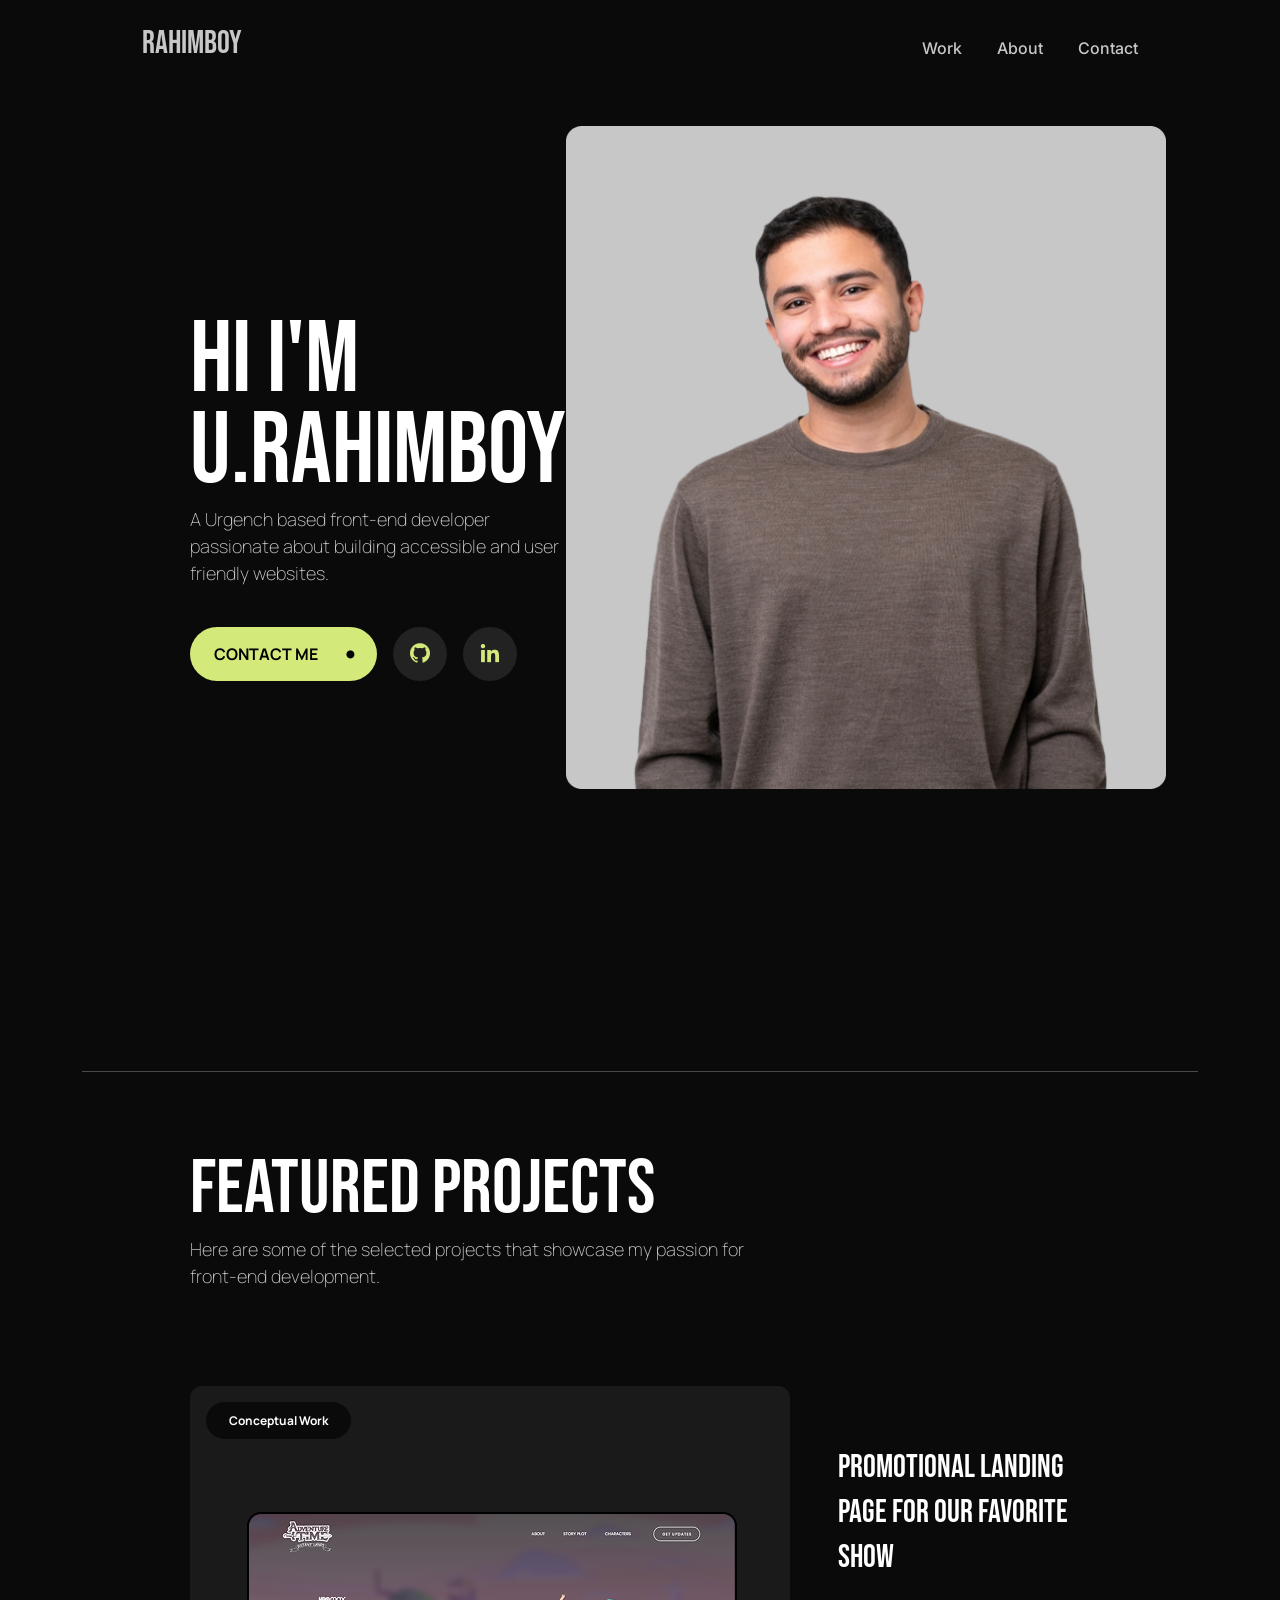
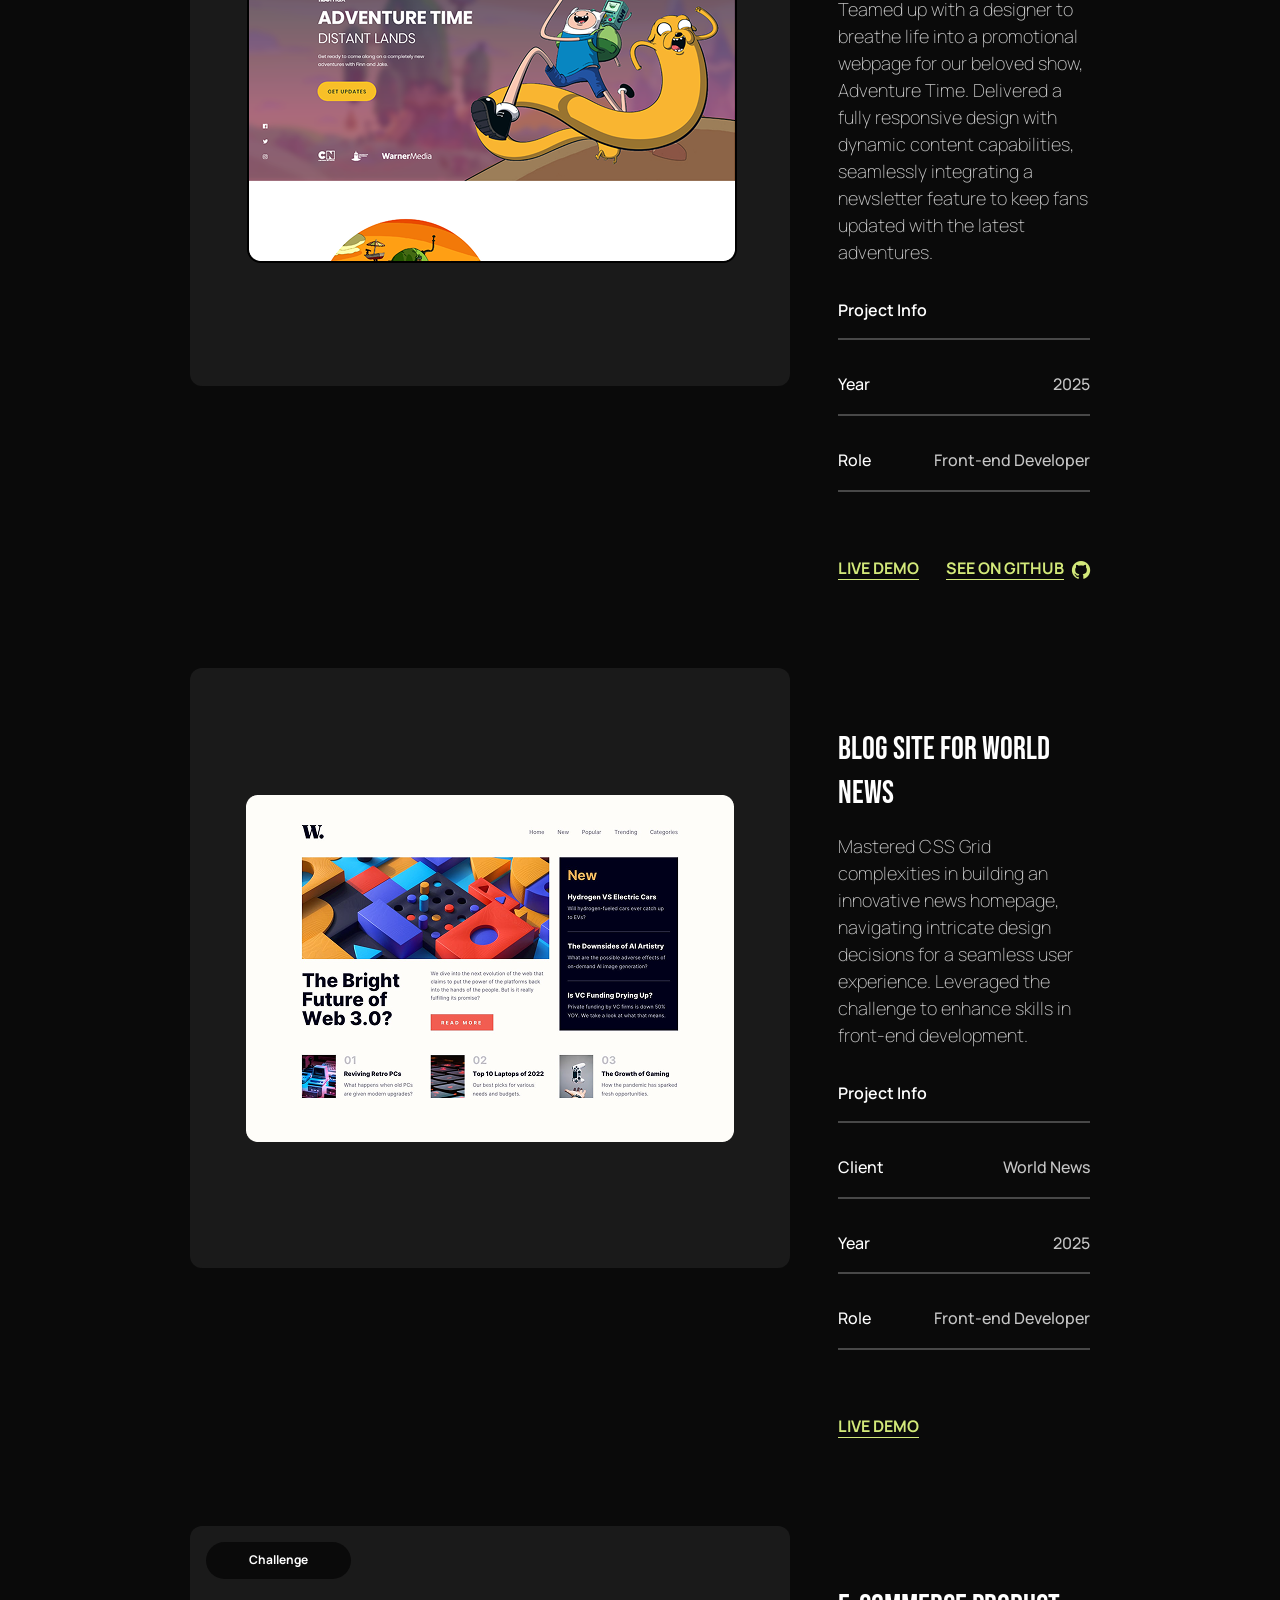
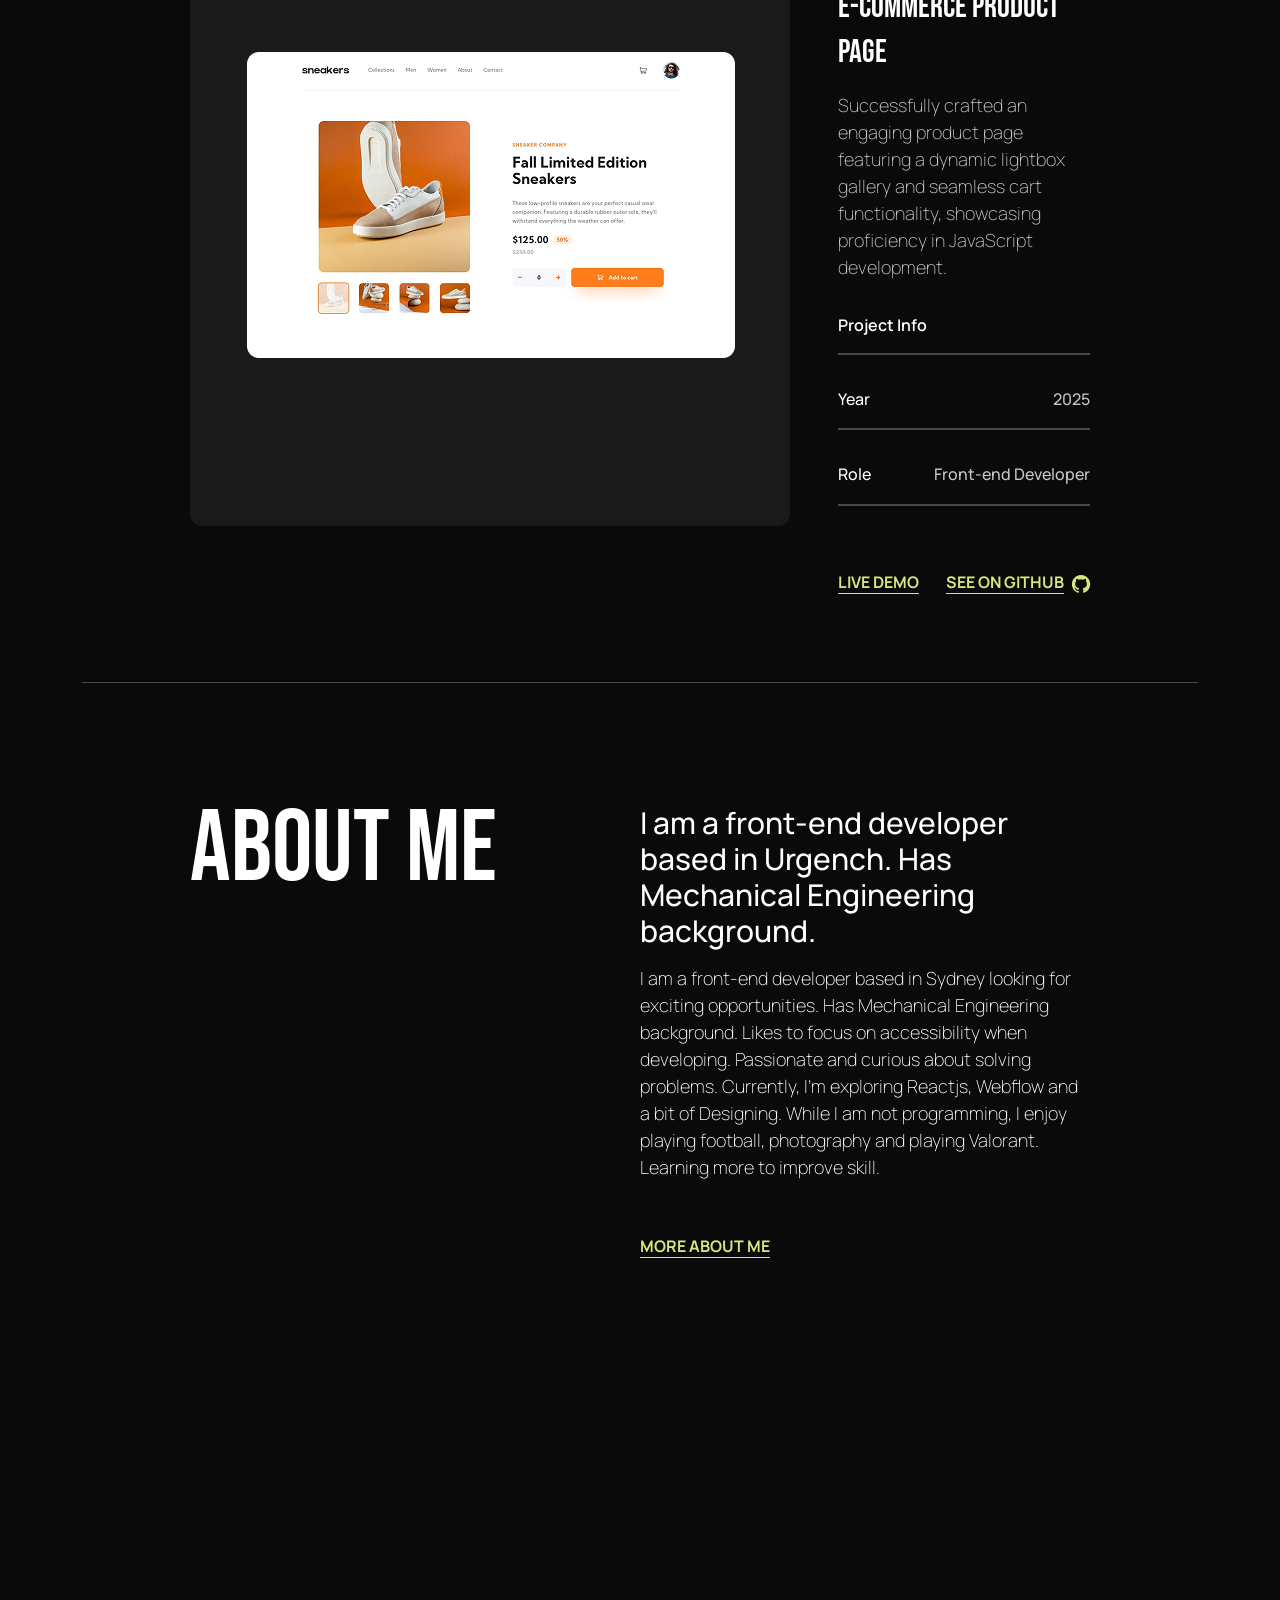
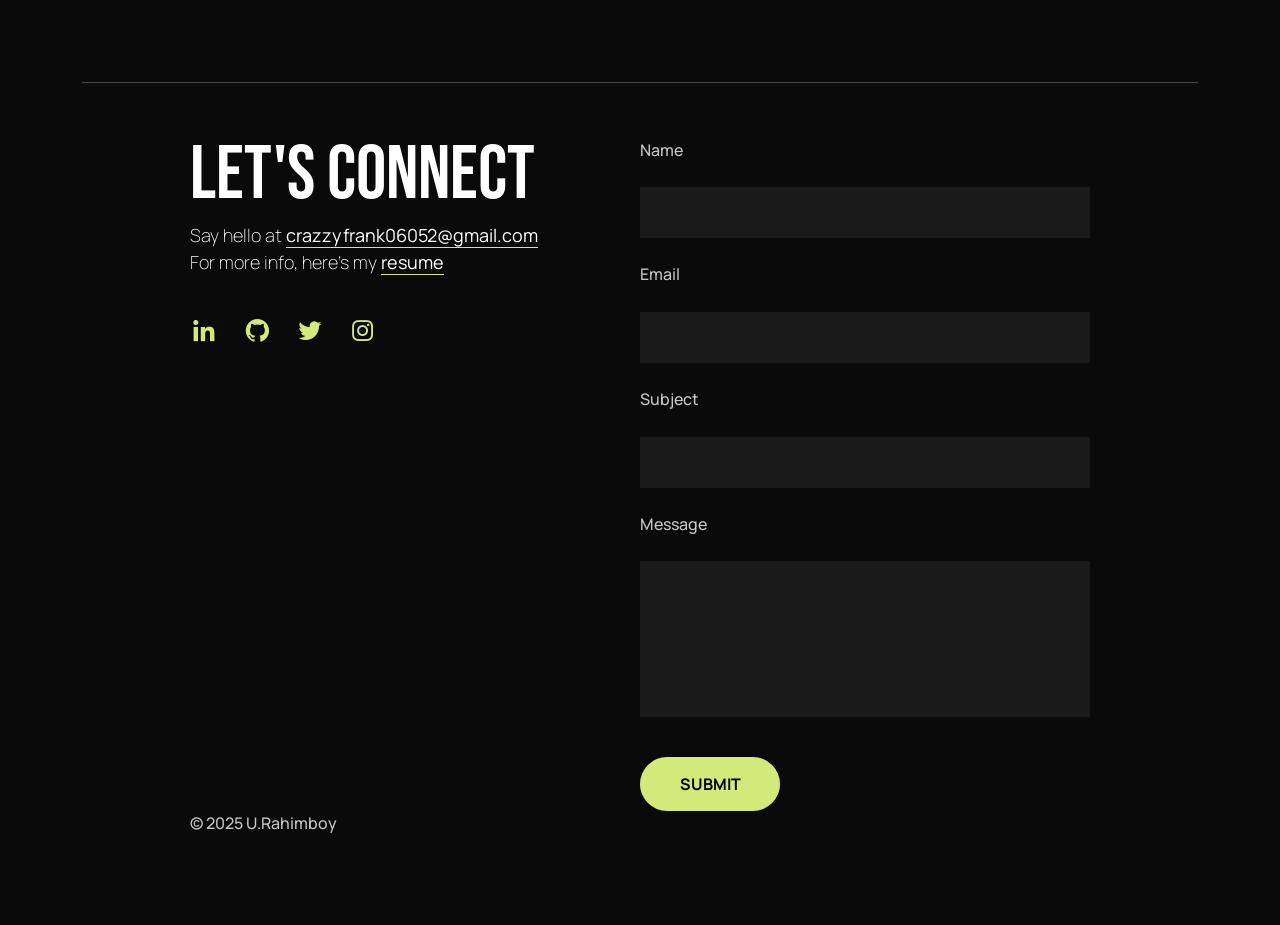
==== index.html @ 6edfa581 "page" ====
<!DOCTYPE html>
<html lang="en">

<head>
    <meta charset="UTF-8">
    <meta name="viewport" content="width=device-width, initial-scale=1.0">
    <link href='https://unpkg.com/boxicons@2.1.4/css/boxicons.min.css' rel='stylesheet'>
    <link href="https://cdn.jsdelivr.net/npm/bootstrap@5.3.3/dist/css/bootstrap.min.css" rel="stylesheet"
        integrity="sha384-QWTKZyjpPEjISv5WaRU9OFeRpok6YctnYmDr5pNlyT2bRjXh0JMhjY6hW+ALEwIH" crossorigin="anonymous">
    <link rel="stylesheet" href="style.css">
    <title>Document</title>
</head>

<body>
    <div class="container">
        <nav>
            <h1>RAHIMBOY</h1>
            <div class="navdiv">
                <a href="#" class="nav-p">Work</a>
                <a href="about.html" class="nav-p">About</a>
                <a href="#" class="nav-p">Contact</a>
            </div>
        </nav>
        <div class="main">
            <div class="main-items">
                <h1>HI I'M U.RAHIMBOY</h1>
                <p>A Urgench based front-end developer passionate about building accessible and user friendly websites.
                </p>
                <div class="main-btn">
                    <button class="main-btn1">CONTACT ME <span class="main-btn1-span">•</span></button>
                    <button class="main-btn2"><i class='bx bxl-github'></i></button>
                    <button class="main-btn2"><i class='bx bxl-linkedin'></i></button>
                </div>
            </div>
            <img src="/img/man.png">
        </div>
        <div class="center">
            <h1>Featured PROJECTS</h1>
            <p>Here are some of the selected projects that showcase my passion for <br> front-end development.</p>
            <div class="centerbox">
                <div class="bigbox1">
                    <div class="box1">
                        <div class="boxbtn1">Conceptual Work</div>
                        <img src="/img/work.png" alt="">
                    </div>
                    <div class="box11">
                        <h1>Promotional landing page for our favorite show</h1>
                        <p>Teamed up with a designer to breathe life into a promotional webpage for our beloved show,
                            Adventure Time. Delivered a fully responsive design with dynamic content capabilities,
                            seamlessly integrating a newsletter feature to keep fans updated with the latest adventures.
                        </p>
                        <h2>Project Info</h2>
                        <hr>
                        <h3>Year</h3>
                        <h4>2025</h4>
                        <hr>
                        <h3>Role</h3>
                        <h4>Front-end Developer</h4>
                        <hr>
                        <h1 class="gith1">LIVE DEMO</h1>
                        <h1 class="gith2">SEE ON GITHUB <span><i class='bx bxl-github'></i></span></h1>
                    </div>
                </div>

                <!-- ---------------- -->

                <div class="bigbox1">
                    <div class="box2">
                        <img src="/img/work2.png" alt="">
                    </div>
                    <div class="box11">
                        <h1>Blog site for World News</h1>
                        <p>Mastered CSS Grid complexities in building an innovative news homepage, navigating intricate
                            design decisions for a seamless user experience. Leveraged the challenge to enhance skills
                            in front-end development.
                        </p>
                        <h2>Project Info</h2>
                        <hr>
                        <h3>Client</h3>
                        <h4>World News</h4>
                        <hr>
                        <h3>Year</h3>
                        <h4>2025</h4>
                        <hr>
                        <h3>Role</h3>
                        <h4>Front-end Developer</h4>
                        <hr>
                        <h1 class="gith1">LIVE DEMO</h1>
                    </div>
                </div>

                <!-- ---------------- -->

                <div class="bigbox1">
                    <div class="box1">
                        <div class="boxbtn1">Challenge</div>
                        <img src="/img/work3.png" alt="">
                    </div>
                    <div class="box11">
                        <h1>E-commerce product page</h1>
                        <p>Successfully crafted an engaging product page featuring a dynamic lightbox gallery and
                            seamless cart functionality, showcasing proficiency in JavaScript development.
                        </p>
                        <h2>Project Info</h2>
                        <hr>
                        <h3>Year</h3>
                        <h4>2025</h4>
                        <hr>
                        <h3>Role</h3>
                        <h4 class="">Front-end Developer</h4>
                        <hr>
                        <h1 class="gith1">LIVE DEMO</h1>
                        <h1 class="gith2">SEE ON GITHUB <span><i class='bx bxl-github'></i></span></h1>
                    </div>
                </div>
            </div>
        </div>
        <div class="maincenter copymaincenter">
            <h1 class="maincenterh11">About Me</h1>
            <div class="mcdiv">
                <h2>I am a front-end developer based in Urgench. Has Mechanical Engineering background. </h2>
                <p class="mcdivp1">I am a front-end developer based in Sydney looking for exciting opportunities. Has
                    Mechanical
                    Engineering
                    background. Likes to focus on accessibility when developing. Passionate and curious about solving
                    problems. Currently, I'm exploring Reactjs, Webflow and a bit of Designing. While I am not
                    programming,
                    I enjoy playing football, photography and playing Valorant. Learning more to improve skill.</p>
                <p class="mcdivp2">I am a front-end developer based in Sydney looking for exciting opportunities. Has
                    Mechanical Engineering background. Likes to focus on accessibility when developing.</p>
                <h5 href="github.com/Rahimboy-252">MORE ABOUT ME</h5>
                <img src="/img/man2.png">
            </div>
        </div>
        <div class="last">
            <div class="lastbox1">
                <h1>Let's Connect</h1>
                <p>Say hello at <span>crazzyfrank06052@gmail.com</span> <br> For more info, here's my
                    <span>resume</span>
                </p>
                <i class='bx bxl-linkedin'></i>
                <i class='bx bxl-github'></i>
                <i class='bx bxl-twitter'></i>
                <i class='bx bxl-instagram'></i>
            </div>
            <div class="lastbox2">
                <p style="margin-top: 0px;">Name</p>
                <input type="text">
                <p>Email</p>
                <input type="email">
                <p>Subject</p>
                <input type="text">
                <p>Message</p>
                <input type="text" style="height: 156px;">
                <button>SUBMIT</button>
            </div>
            <h6 class="foot">© 2025 U.Rahimboy</h6>
        </div>
</body>

</html>
---- style.css ----
@import url('https://fonts.googleapis.com/css2?family=Bebas+Neue&display=swap');
@import url('https://fonts.googleapis.com/css2?family=Bebas+Neue&family=Inter:ital,opsz,wght@0,14..32,100..900;1,14..32,100..900&display=swap');
@import url('https://fonts.googleapis.com/css2?family=Bebas+Neue&family=Inter:ital,opsz,wght@0,14..32,100..900;1,14..32,100..900&family=Manrope:wght@200..800&display=swap');

* {
    margin: 0;
    padding: 0;
    box-sizing: border-box;
    font-family: "Manrope", serif;
    font-weight: 400;
}

body {
    background-color: #0a0a0a;
}

.container {
    width: 100%;
    margin: 0 auto;
}

nav {
    display: flex;
    width: 100%;
    height: 96px;
    justify-content: space-between;
    align-items: center;
}

nav h1 {
    border-bottom-width: 1px;
    justify-content: space-between;
    padding-top: 24px;
    padding-right: 60px;
    padding-bottom: 24px;
    padding-left: 60px;
    font-family: Bebas Neue;
    font-weight: 400;
    font-size: 32px;
    line-height: 48px;
    letter-spacing: -1%;
    color: #C7C7C7;
}

.nav-p {
    font-weight: 500;
    font-size: 16px;
    line-height: 24px;
    letter-spacing: -3%;
    text-decoration: none;
    font-family: Inter;
    color: #C7C7C7;
}

.navdiv {
    position: relative;
    word-spacing: 32px;
    padding: 32px 60px 32px 0;
}

.main h1 {
    font-family: Bebas Neue;
    font-weight: 400;
    font-size: 101px;
    line-height: 90.9px;
    letter-spacing: 0%;
    color: #fff;
}

.main-btn {
    display: flex;
    gap: 16px;
}

.main-btn1 {
    width: 187px;
    height: 54px;
    padding-top: 20px;
    display: flex;
    align-items: center;
    padding-right: 6px;
    padding-bottom: 20px;
    padding-left: 24px;
    border-radius: 100px;
    font-weight: 700;
    font-size: 16px;
    line-height: 16px;
    letter-spacing: 0%;
    background-color: #D3E97A;
    border: 0;
}

.main-btn2 {
    border-radius: 100px;
    width: 54px;
    font-size: 24px;
    background-color: #222222;
    border: 0;
    color: #D3E97A;
    display: flex;
    justify-content: center;
    align-items: center;
}

.main {
    padding: 30px 108px 282px 108px;
    border-bottom: 1px solid #484848;
    border-width: 1px;
    display: grid;
    grid-template-columns: 1fr 1fr;
}

.main img {
    display: inline-block;
    width: 600px;
    height: 663px;
}

.main p {
    font-weight: 100;
    font-size: 18px;
    line-height: 27px;
    letter-spacing: 0%;
    color: #fff;
    margin-top: 8px;
    margin-bottom: 40px;
}

.main-btn1-span {
    font-weight: 100;
    font-size: 40px;
    margin-top: -4px;
    margin-left: 20px;
    letter-spacing: 0%;
}

.main-items {
    margin-top: 190px;
    display: inline-block;
}

.main-items p {
    font-weight: 100;
    font-size: 18px;
    line-height: 27px;
    letter-spacing: 0%;
    color: #C7C7C7;
}

.center h1 {
    font-family: Bebas Neue;
    font-weight: 400;
    font-size: 76px;
    line-height: 76px;
    letter-spacing: 0%;
    color: #fff;
}

.center p {
    font-weight: 100 !important;
    font-size: 18px;
    line-height: 27px;
    letter-spacing: 0%;
    color: #C7C7C7;
}

.center {
    padding: 80px 108px 80px 108px;
    border-bottom: 1px solid #484848;
}

.boxbtn1 {
    width: 145px;
    height: 37px;
    font-weight: 700;
    border-radius: 100px;
    gap: 10px;
    background: #0A0A0A;
    color: #fff;
    font-size: 12px;
    display: flex;
    align-items: center;
    justify-content: center;
    margin-left: -41px;
}

.box1 {
    width: 600px;
    height: 600px;
    background: #1A1A1A;
    padding: 16px 57px 127px 57px;
    margin-top: 80px;
    border-radius: 12px;
}

.box1 img {
    margin: 73px 57px 0 0;
}

.box2 {
    width: 600px;
    height: 600px;
    background: #1A1A1A;
    padding: 127px 56px;
    margin-top: 80px;
    border-radius: 12px;
}

.box11 h1 {
    font-weight: 500;
    font-size: 32px;
    line-height: 44.8px;
    letter-spacing: 0%;
}

.box11 p {
    font-weight: 100 !important;
    font-size: 18px;
    line-height: 27px;
    letter-spacing: 0%;
    margin-top: 16px;
    color: #C7C7C7;
}

.box11 {
    float: right;
    margin: 140px 0 0 48px;
}

.bigbox1 {
    display: grid;
    grid-template-columns: 1fr 1fr;
}

.box11 h2 {
    font-weight: 600;
    font-size: 16px;
    line-height: 24px;
    letter-spacing: 0%;
    color: #fff;
    margin-top: 32px;
}

.box11 hr {
    margin-top: 16px;
    border: 1px solid #fff;
}

.box11 h3 {
    font-weight: 500;
    font-size: 16px;
    line-height: 25.6px;
    letter-spacing: 0%;
    color: #fff;
    margin: 16px 0 0 0;
    display: inline-block;
}

.box11 h4 {
    font-weight: 500;
    font-size: 16px;
    line-height: 25.6px;
    letter-spacing: 0%;
    color: #C7C7C7;
    margin: 16px 0 0 0;
    float: right;
}

.gith1 {
    font-family: Manrope !important;
    font-weight: 700 !important;
    font-size: 16px !important;
    line-height: 24px !important;
    letter-spacing: 0% !important;
    margin-top: 48px;
    color: #D3E97A !important;
    text-decoration: underline;
    text-underline-offset: 5px;
    display: inline-block;
}

.gith2 {
    font-family: Manrope !important;
    font-weight: 700 !important;
    font-size: 16px !important;
    line-height: 24px !important;
    letter-spacing: 0% !important;
    margin-top: 48px;
    color: #D3E97A !important;
    text-decoration: underline;
    text-underline-offset: 5px;
    display: inline-block;
    margin-left: 24px;
    position: relative;
}

.gith2 span {
    position: absolute;
    top: 3px;
    margin-left: 6px;
    font-size: 22px;
}

.maincenter {
    padding: 122px 108px 416px 108px;
    display: grid;
    grid-template-columns: 1fr 1fr;
    border-bottom: 1px solid #484848;
}

.maincenterh11 {
    font-family: Bebas Neue;
    font-weight: 400;
    font-size: 101px;
    line-height: 90.9px;
    letter-spacing: 0%;
    color: #fff;
}

.maincenterh12 {
    font-family: Bebas Neue;
    font-weight: 400;
    font-size: 101px;
    line-height: 90.9px;
    letter-spacing: 0%;
    color: #fff;
}

.mcdiv h2 {
    font-weight: 500;
    font-size: 30px !important;
    letter-spacing: 0%;
    color: #fff;
}

.mcdiv p {
    font-weight: 100 !important;
    font-size: 18px;
    line-height: 27px;
    letter-spacing: 0%;
    color: #fff;
    margin-top: 16px;
}

.mcdiv h5 {
    font-weight: 700;
    font-size: 16px;
    line-height: 24px;
    letter-spacing: 0%;
    color: #D3E97A;
    text-underline-offset: 5px;
    margin-top: 53px !important;
    text-decoration: underline;
}

.last {
    display: grid;
    grid-template-columns: 1fr 1fr;
    padding: 55px 108px 80px 108px;
}

.lastbox1 h1 {
    font-family: Bebas Neue;
    font-weight: 400;
    font-size: 76px;
    line-height: 76px;
    letter-spacing: 0%;
    color: #fff;
}

.lastbox1 p {
    font-weight: 100 !important;
    font-size: 18px;
    line-height: 27px;
    letter-spacing: 0%;
    color: #fff;
}

.lastbox1 p span {
    font-weight: 400;
    font-size: 18px;
    line-height: 27px;
    letter-spacing: 0%;
    text-decoration: underline;
    text-underline-offset: 5px;
    text-decoration-color: #D3E97A;
}

.lastbox1 i {
    font-size: 28px;
    color: #D3E97A;
    margin-right: 22px;
    margin-top: 25px;
}


.foot {
    font-weight: 500 !important;
    font-size: 16px;
    line-height: 25.6px;
    letter-spacing: 0%;
    color: #C7C7C7;
}

.lastbox2 p {
    font-weight: 500 !important;
    font-size: 16px;
    line-height: 25.6px;
    letter-spacing: 0%;
    color: #C7C7C7;
    margin-top: 24px;
}

.lastbox2 input {
    width: 100%;
    height: 51px;
    border: 0;
    background-color: #1A1A1A;
    margin-top: 8px;
}

.lastbox2 button {
    width: 140px;
    height: 54px;
    margin-top: 40px;
    background-color: #D3E97A;
    border: 0;
    border-radius: 100px;
    font-weight: 700;
    font-size: 16px;
    line-height: 24px;
    letter-spacing: 0%;
}

.mcdivp2 {
    display: none;
    font-family: Manrope;
    font-weight: 400;
    font-size: 18px;
    line-height: 27px;
    letter-spacing: 0%;
    color: #C7C7C7;
}

.mcdiv img {
    display: none;
}

@media (min-width: 375px) and (max-width: 768px) {
    .navdiv {
        display: none;
    }

    .main-items h1 {
        font-size: 57px !important;
        margin-top: -190px;
    }

    .main img {
        width: auto;
        height: 400px;
        margin-top: 64px;
        width: 343px;
    }

    nav {
        width: 375px;
        padding: 24px 16px;
    }

    nav h1 {
        padding: 0;
    }

    .main {
        display: grid;
        grid-template-columns: 1fr;
        padding: 40px 16px 64px 16px;
        margin: 0;
    }

    .main-items p {
        font-size: 16px;
    }

    .center h1 {
        font-size: 43px;
    }

    .center p {
        font-size: 16px;
    }

    .center {
        padding: 64px 16px 64px 16px;
    }

    .box1 {
        width: 343px;
        height: 343px;
        display: grid;
        grid-template-columns: 1fr;
        grid-template-rows: 1fr 1fr;
        padding: 10px 20px 0 50px;
        background-image: url(./img/work4.png);
    }

    .box1 img {
        display: none;
    }

    .centerbox {
        display: grid;
        grid-template-columns: 1fr;
        grid-template-rows: 1fr 1fr 1fr;
    }

    .bigbox1 {
        display: grid;
        grid-template-columns: 1fr;
        grid-template-rows: 1fr 1fr;
    }

    .boxbtn1 {
        width: 123px;
        height: 37px;
        font-size: 10px;
    }

    .box11 {
        margin: 0;
    }

    .box11 h1 {
        font-size: 24px;
    }

    .box11 p {
        font-size: 16px;
    }

    .box11 h2 {
        font-size: 16px;
    }

    .box11 h3 {
        font-size: 16px;
    }

    .box11 h4 {
        font-size: 16px;
    }

    .box2 {
        width: 343px;
        height: 343px;
        background-image: url(./img/work2-2.png);
    }

    .box2 img {
        display: none;
    }

    .main-btn1 {
        width: 163px;
        height: 48px;
        font-size: 10px;
    }

    .main-btn2,
    .main-btn3 {
        width: 48px;
        height: 48px;
    }

    .maincenter {
        padding: 0 16px 16px 16px;
    }

    .maincenterh11 {
        display: none !important;
    }

    .mcdiv h2 {
        display: none;
    }

    .mcdivp1 {
        display: none;
    }

    .mcdivp2 {
        display: block;
    }

    .aboutme h2 {
        font-size: 18px;
    }

    .mcdiv img {
        margin-top: 64px;
        display: block;
    }

    .lastbox1 h1 {
        font-size: 43px;
    }

    .lastbox1 p {
        font-size: 16px;
    }

    .last {
        padding: 64px 14px 64px 18px;
        display: grid;
        grid-template-columns: 1fr;
        grid-template-rows: 2fr 5fr;
    }

    .foot {
        margin-top: 80px;
    }
}
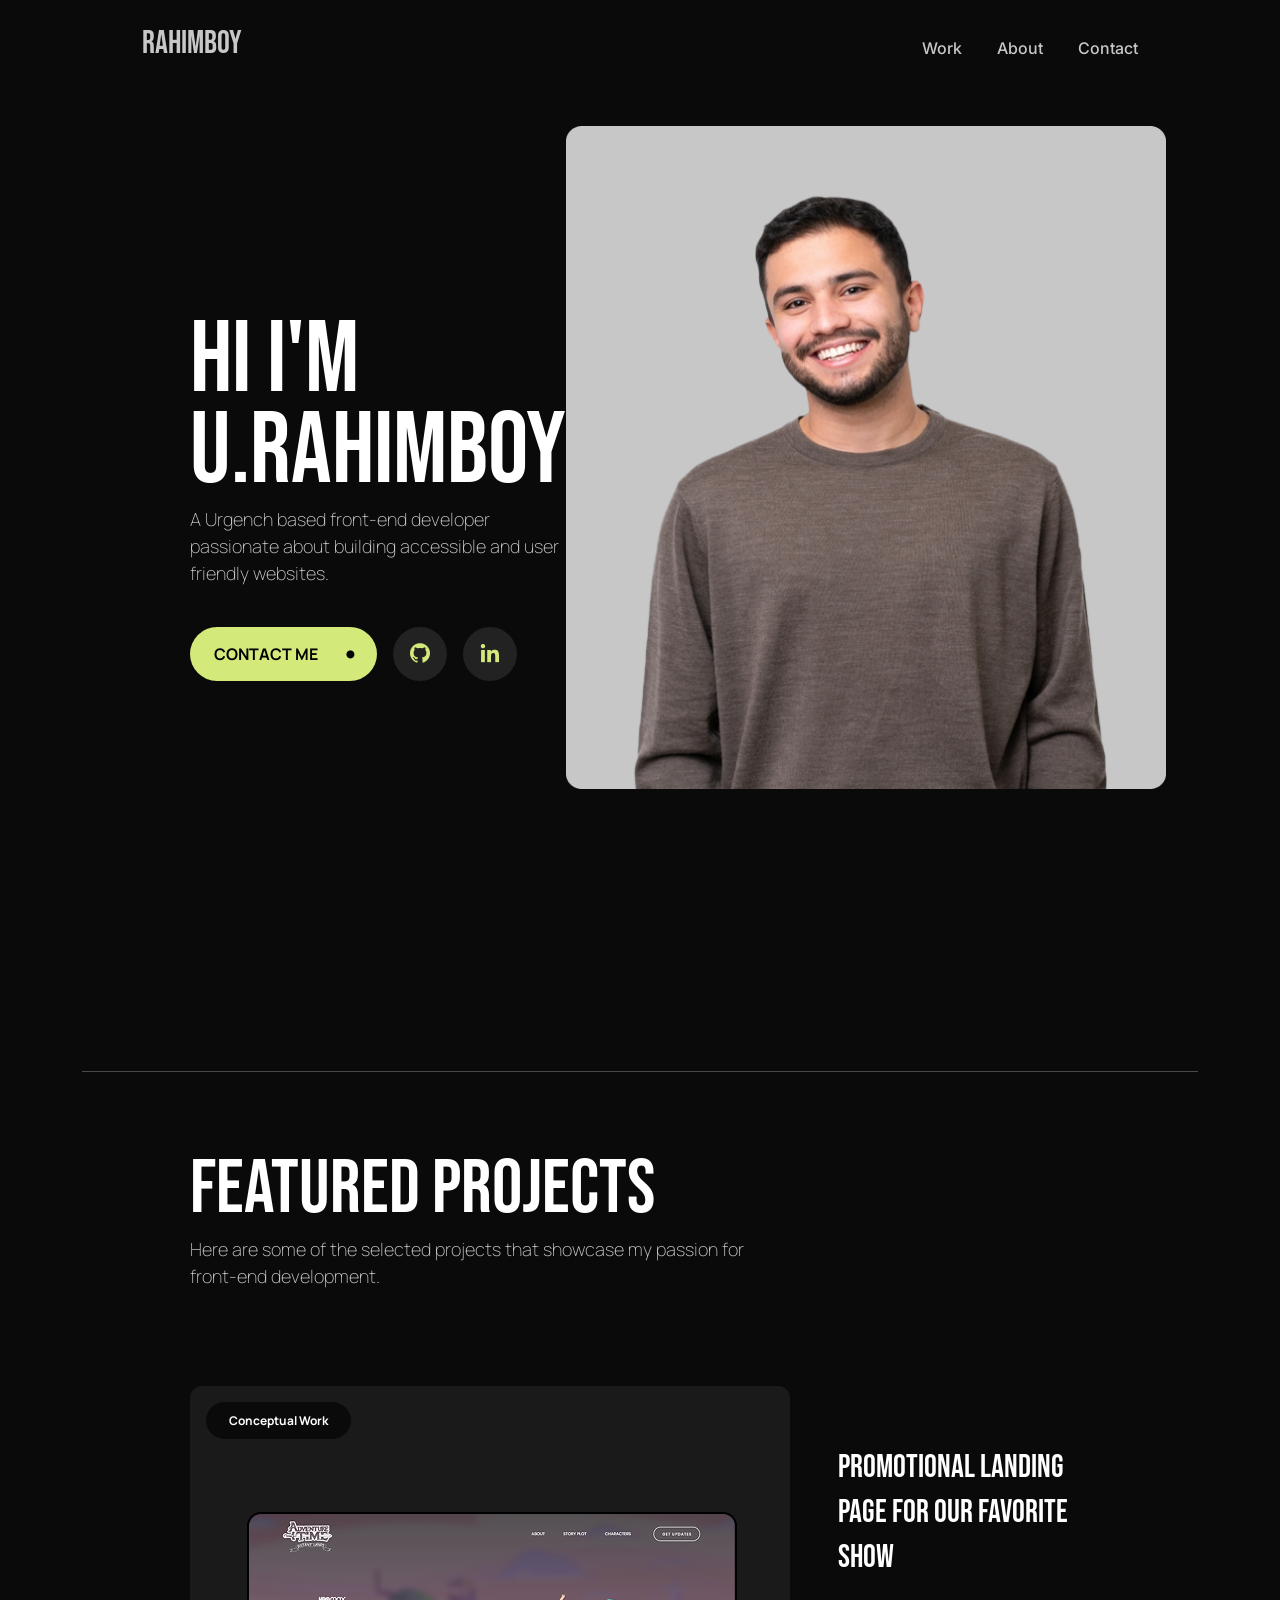
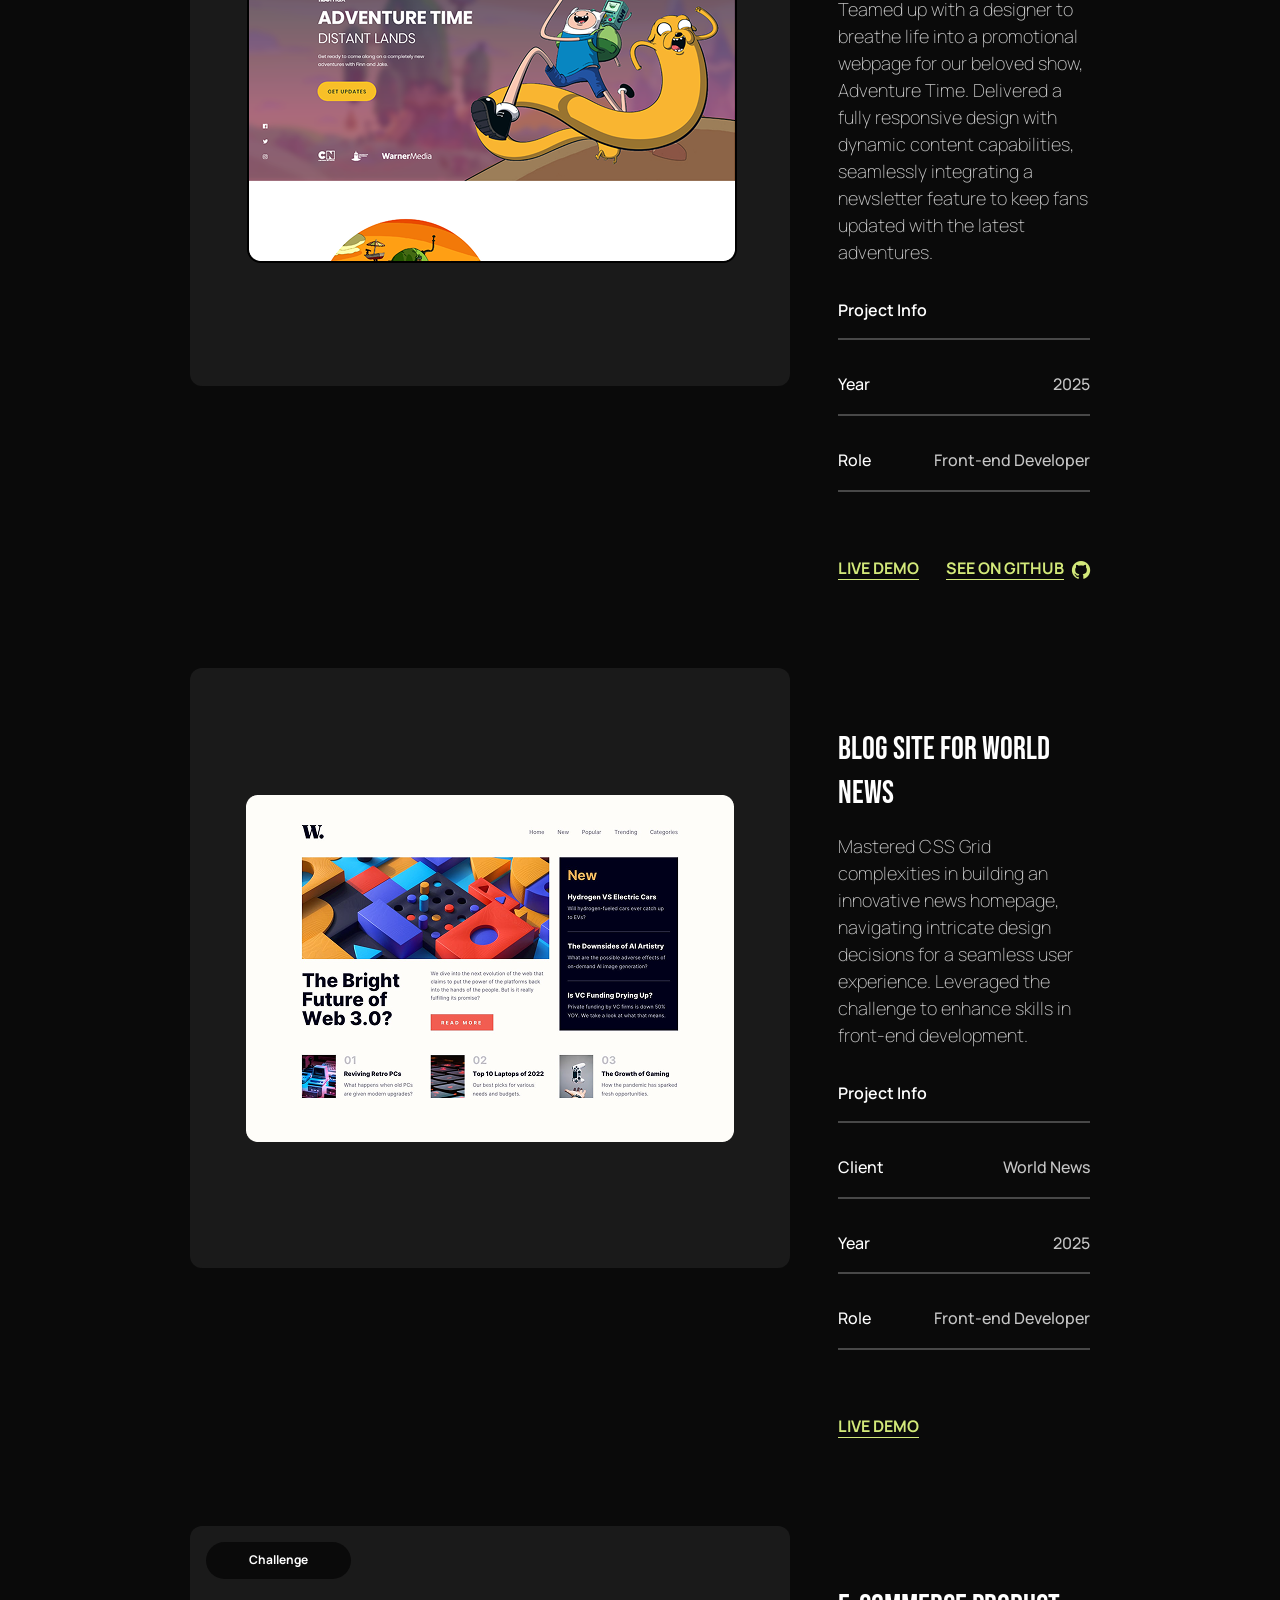
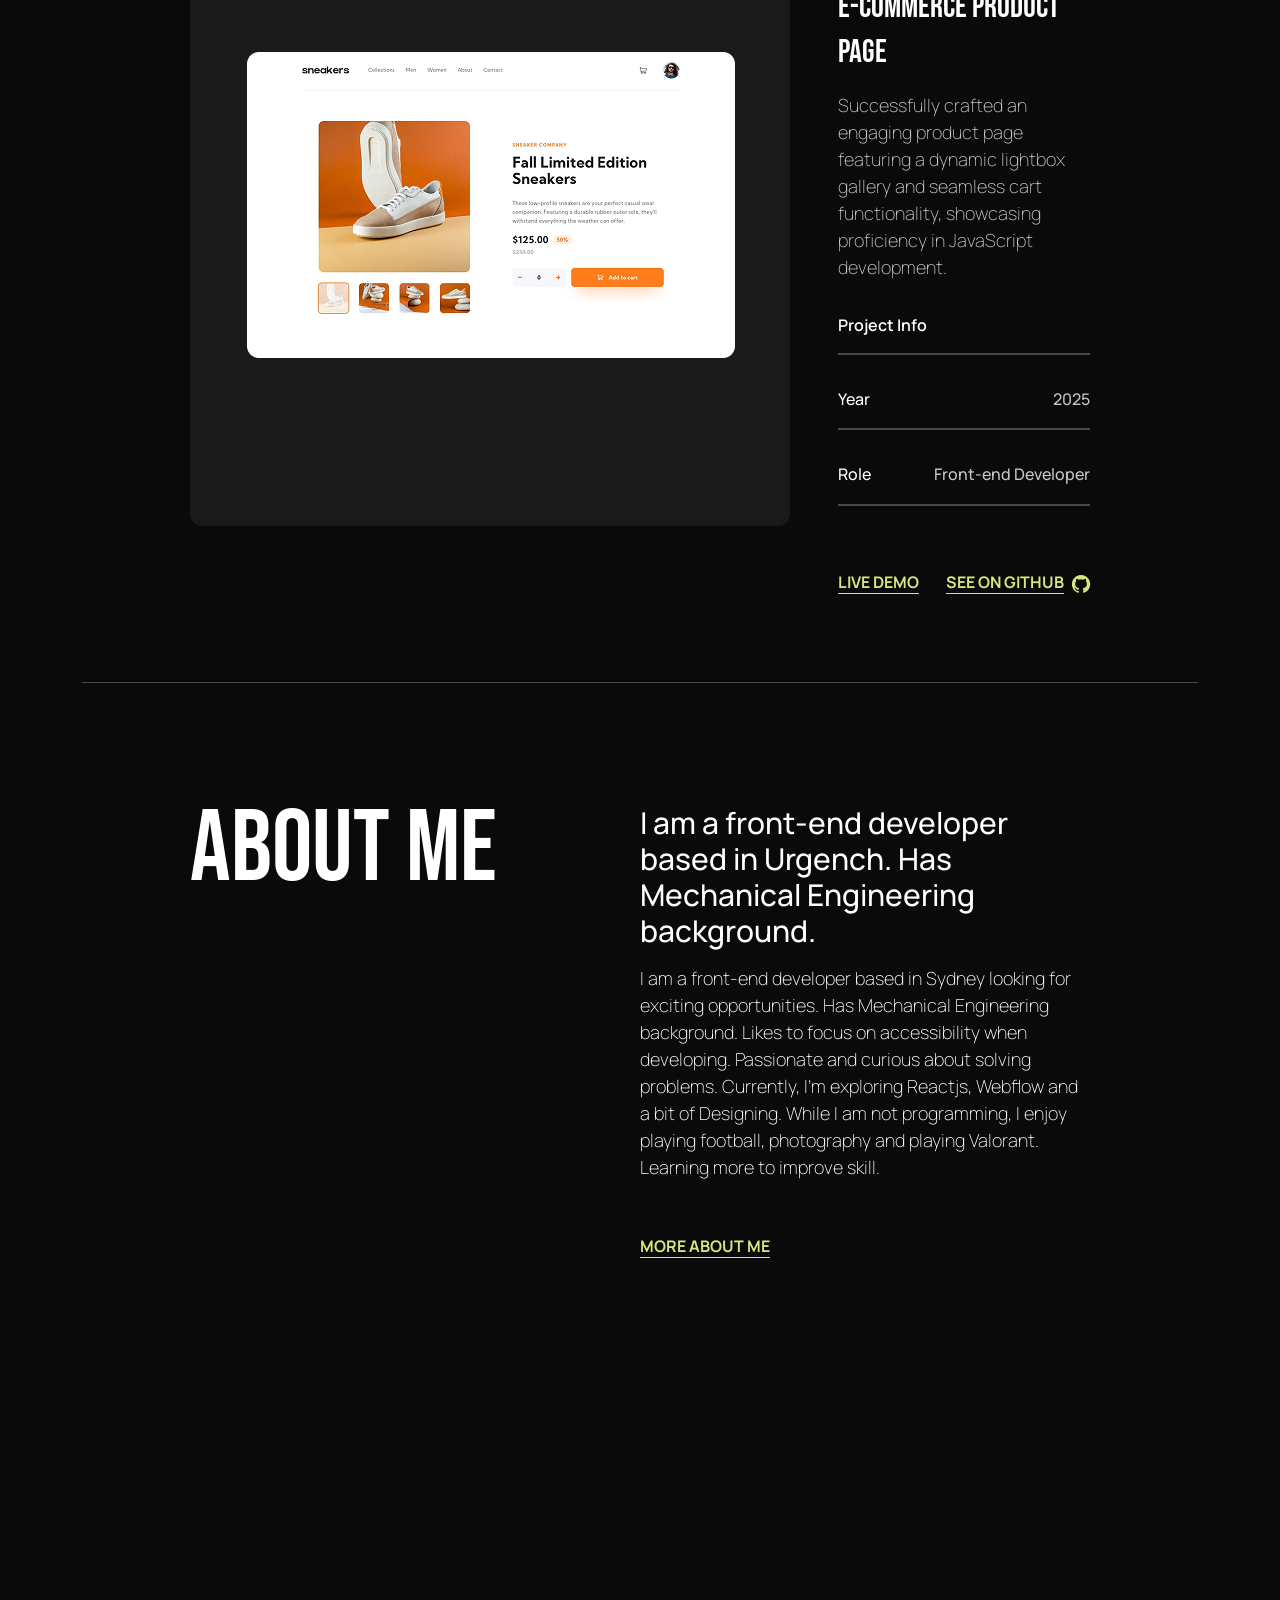
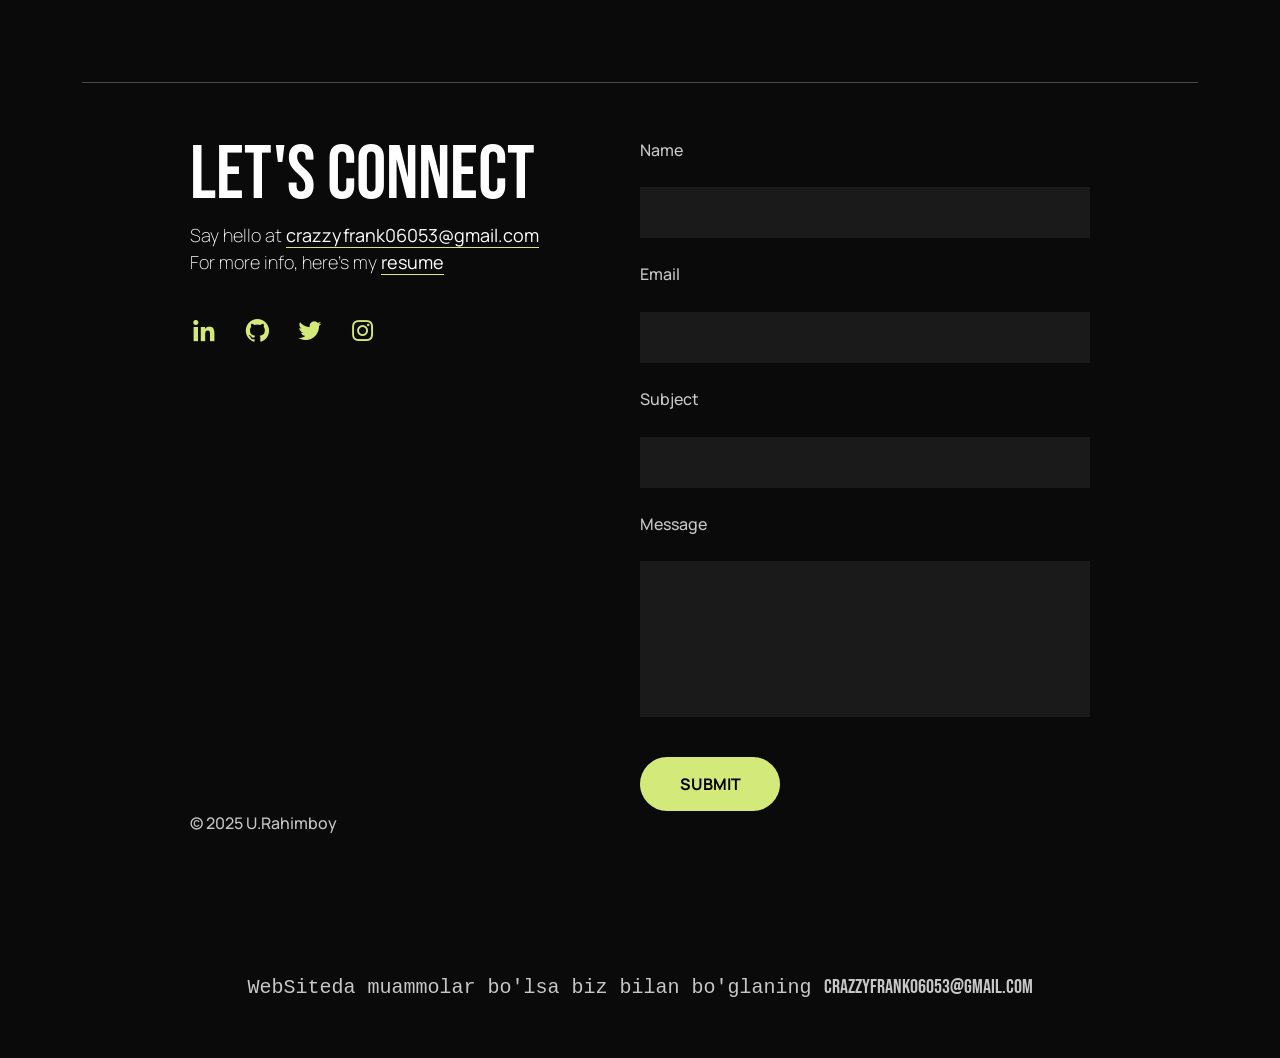
==== commit 09797c66: "name" ====
--- a/index.html
+++ b/index.html
@@ -135,7 +135,7 @@
         <div class="last">
             <div class="lastbox1">
                 <h1>Let's Connect</h1>
-                <p>Say hello at <span>crazzyfrank06052@gmail.com</span> <br> For more info, here's my
+                <p>Say hello at <span>crazzyfrank06053@gmail.com</span> <br> For more info, here's my
                     <span>resume</span>
                 </p>
                 <i class='bx bxl-linkedin'></i>
@@ -156,6 +156,35 @@
             </div>
             <h6 class="foot">© 2025 U.Rahimboy</h6>
         </div>
+        <footer>
+            <h1>WebSiteda muammolar bo'lsa biz bilan bo'glaning <span id="copy">crazzyfrank06053@gmail.com</span></h1>
+        </footer>
+    </div>
+
+    <script>
+        document.getElementById('copy').addEventListener('click', function () {
+            // Matnni tanlash
+            var text = document.getElementById('copy').innerText;
+
+            // Yangi input element yaratish
+            var input = document.createElement('input');
+            input.value = text;
+            document.body.appendChild(input);
+
+            // Inputni tanlash va nusxalash
+            input.select();
+            input.setSelectionRange(0, 99999);
+
+            // Ko'chirish
+            document.execCommand('copy');
+
+            // Inputni olib tashlash
+            document.body.removeChild(input);
+
+            // Foydalanuvchiga xabar berish
+            alert('Matn ko\'chirildi: ' + text);
+        });
+    </script>
 </body>
 
 </html>
--- a/style.css
+++ b/style.css
@@ -40,6 +40,31 @@
     line-height: 48px;
     letter-spacing: -1%;
     color: #C7C7C7;
+}
+
+footer {
+    position: relative;
+    left: 0;
+    bottom: 0;
+    right: 0;
+    width: 100%;
+    color: white;
+    text-align: center;
+    display: flex;
+    align-items: center;
+    justify-content: center;
+    padding: 50px 0;
+}
+
+footer h1 {
+    font-size: 20px;
+    font-family: monospace;
+    color: #C7C7C7;
+}
+
+footer h1 span{
+    color: #C7C7C7;
+    font-family: Bebas Neue;
 }
 
 .nav-p {
@@ -620,4 +645,10 @@
     .foot {
         margin-top: 80px;
     }
+    footer h1{
+        font-size: 10px;
+    }
+    footer{
+        justify-content: left;
+    }
 }
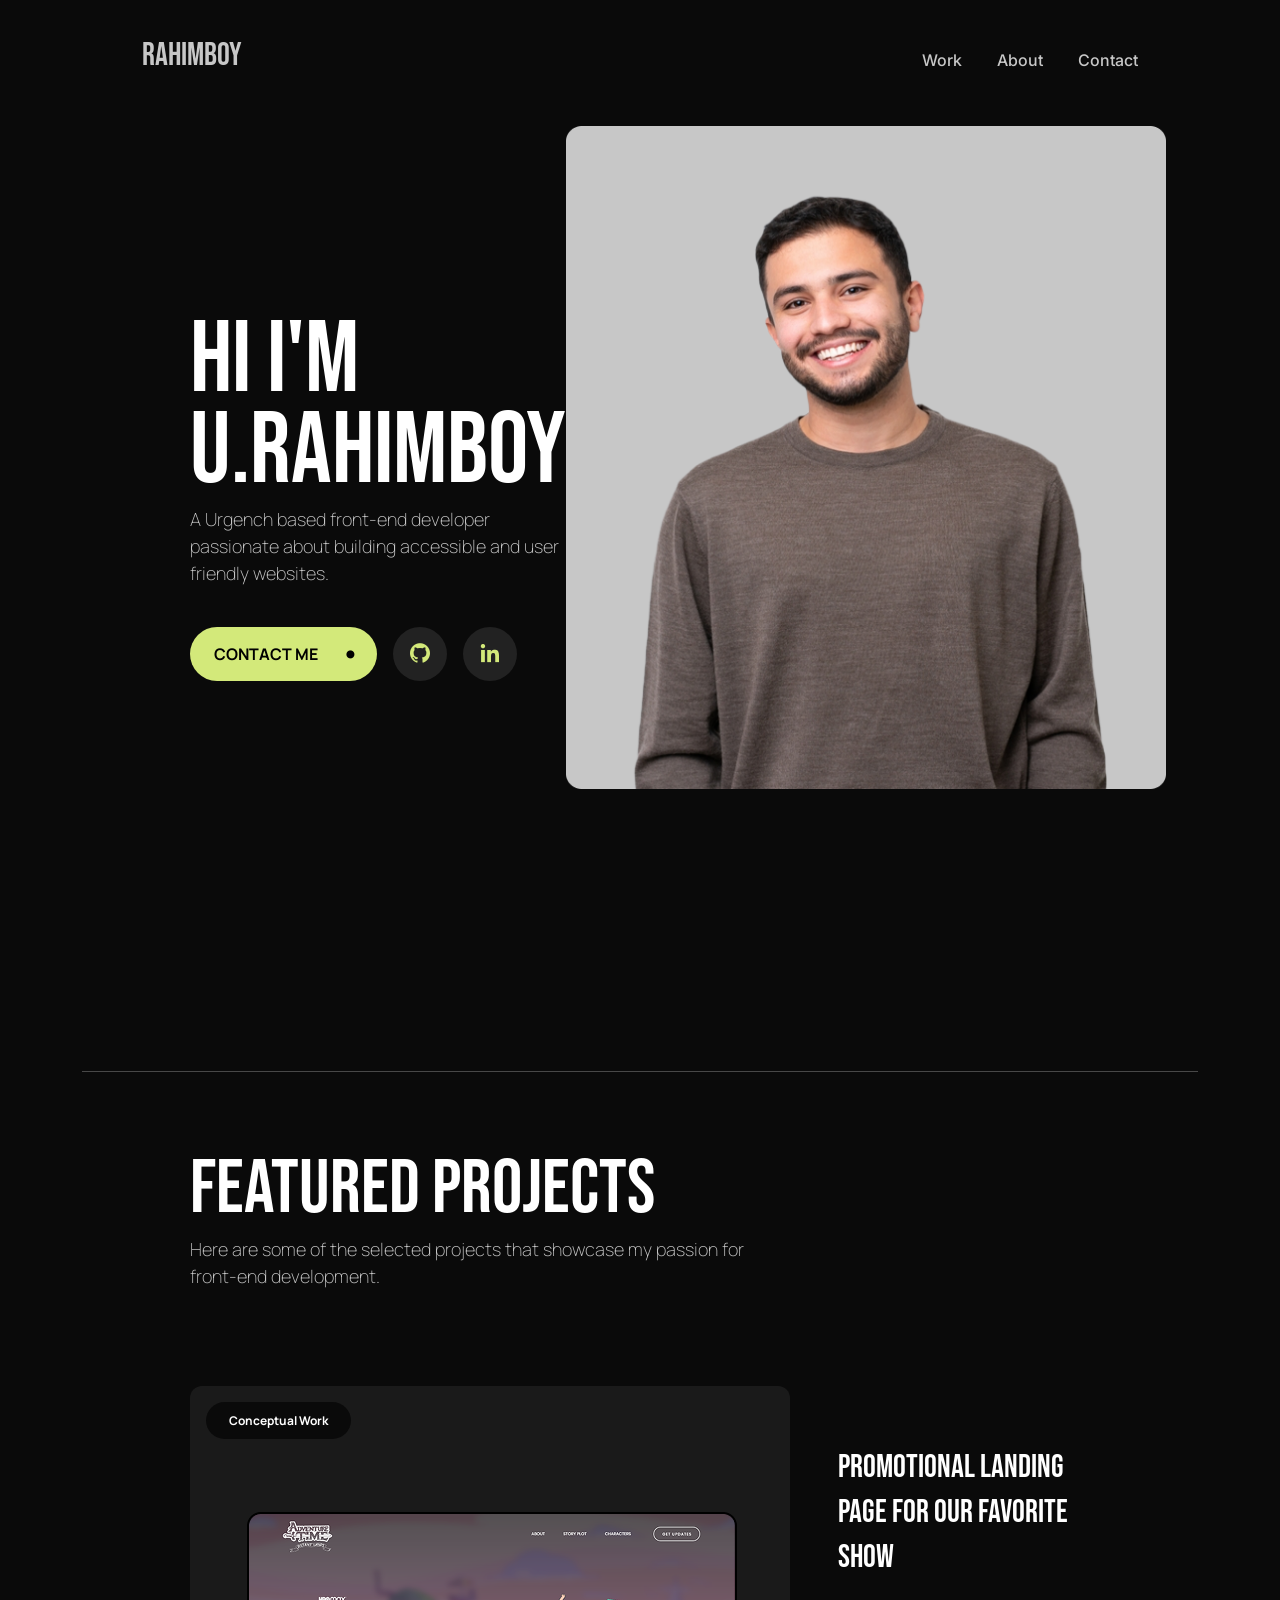
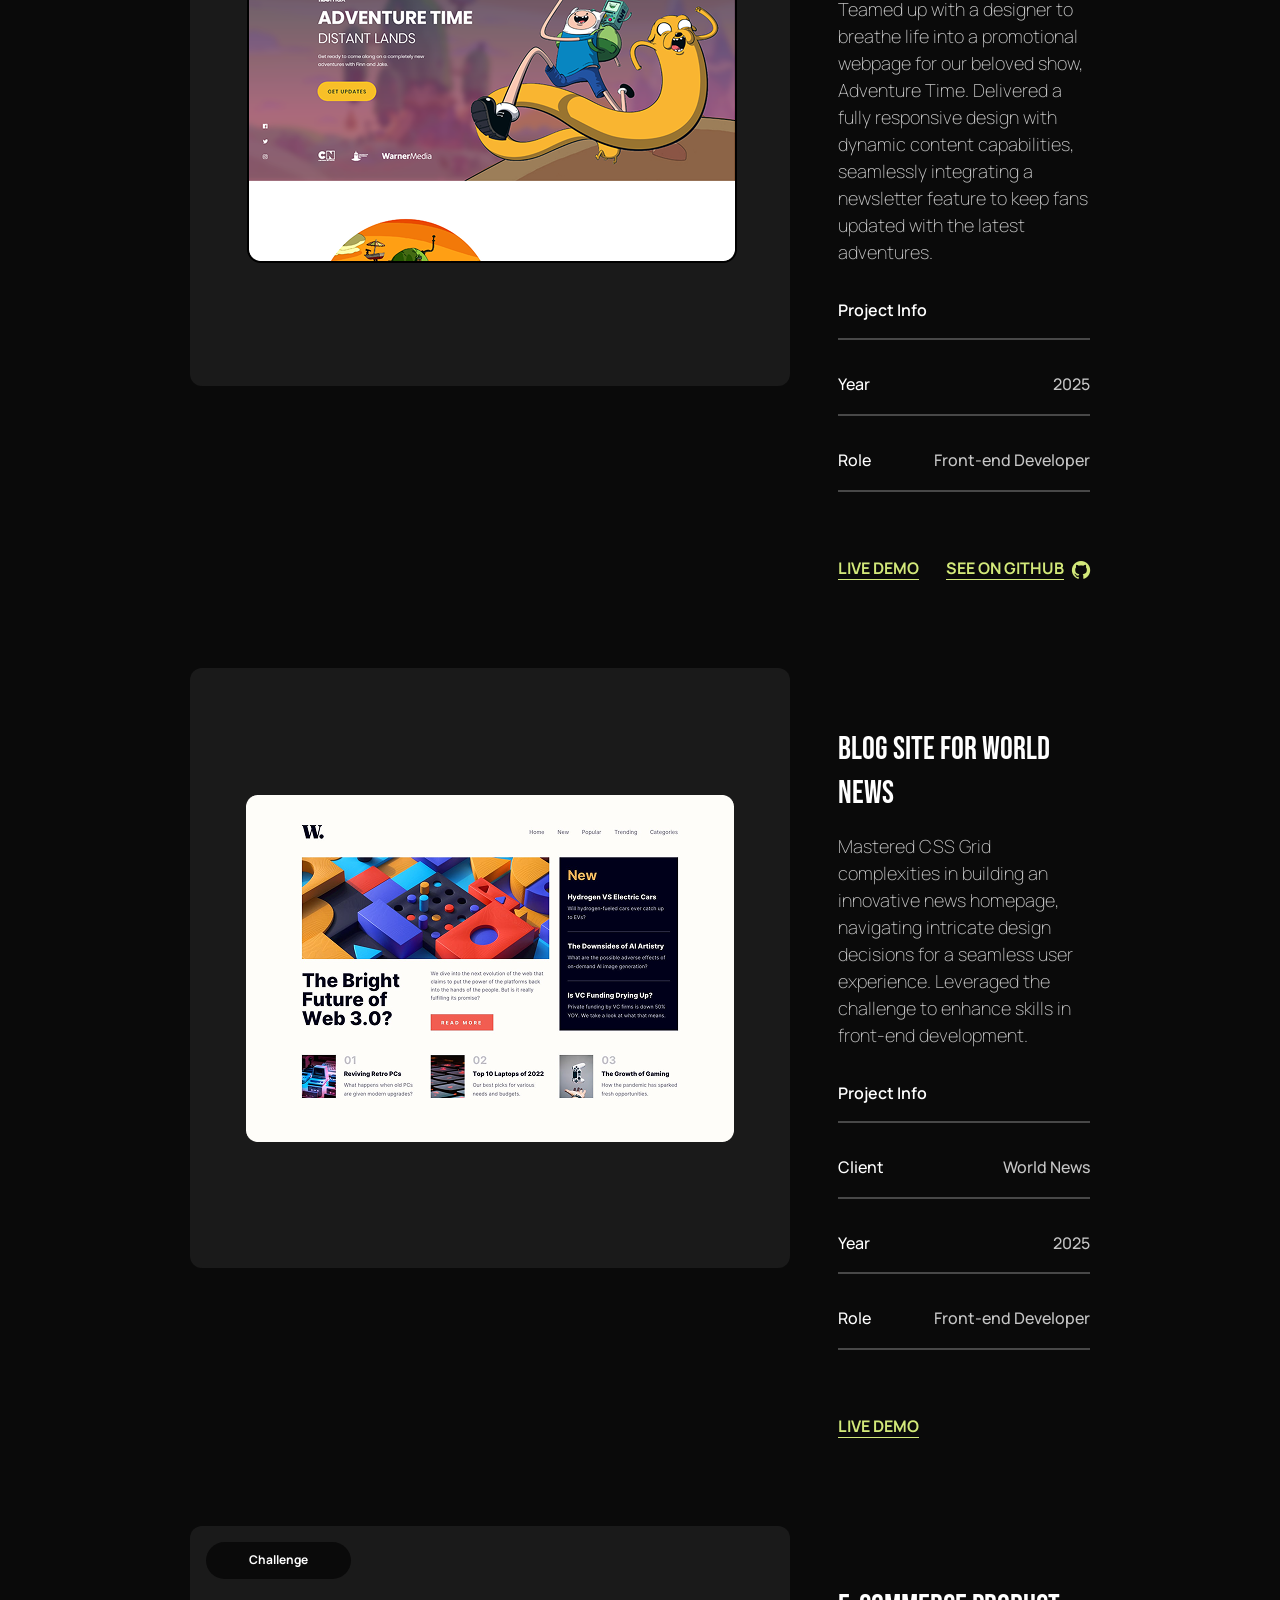
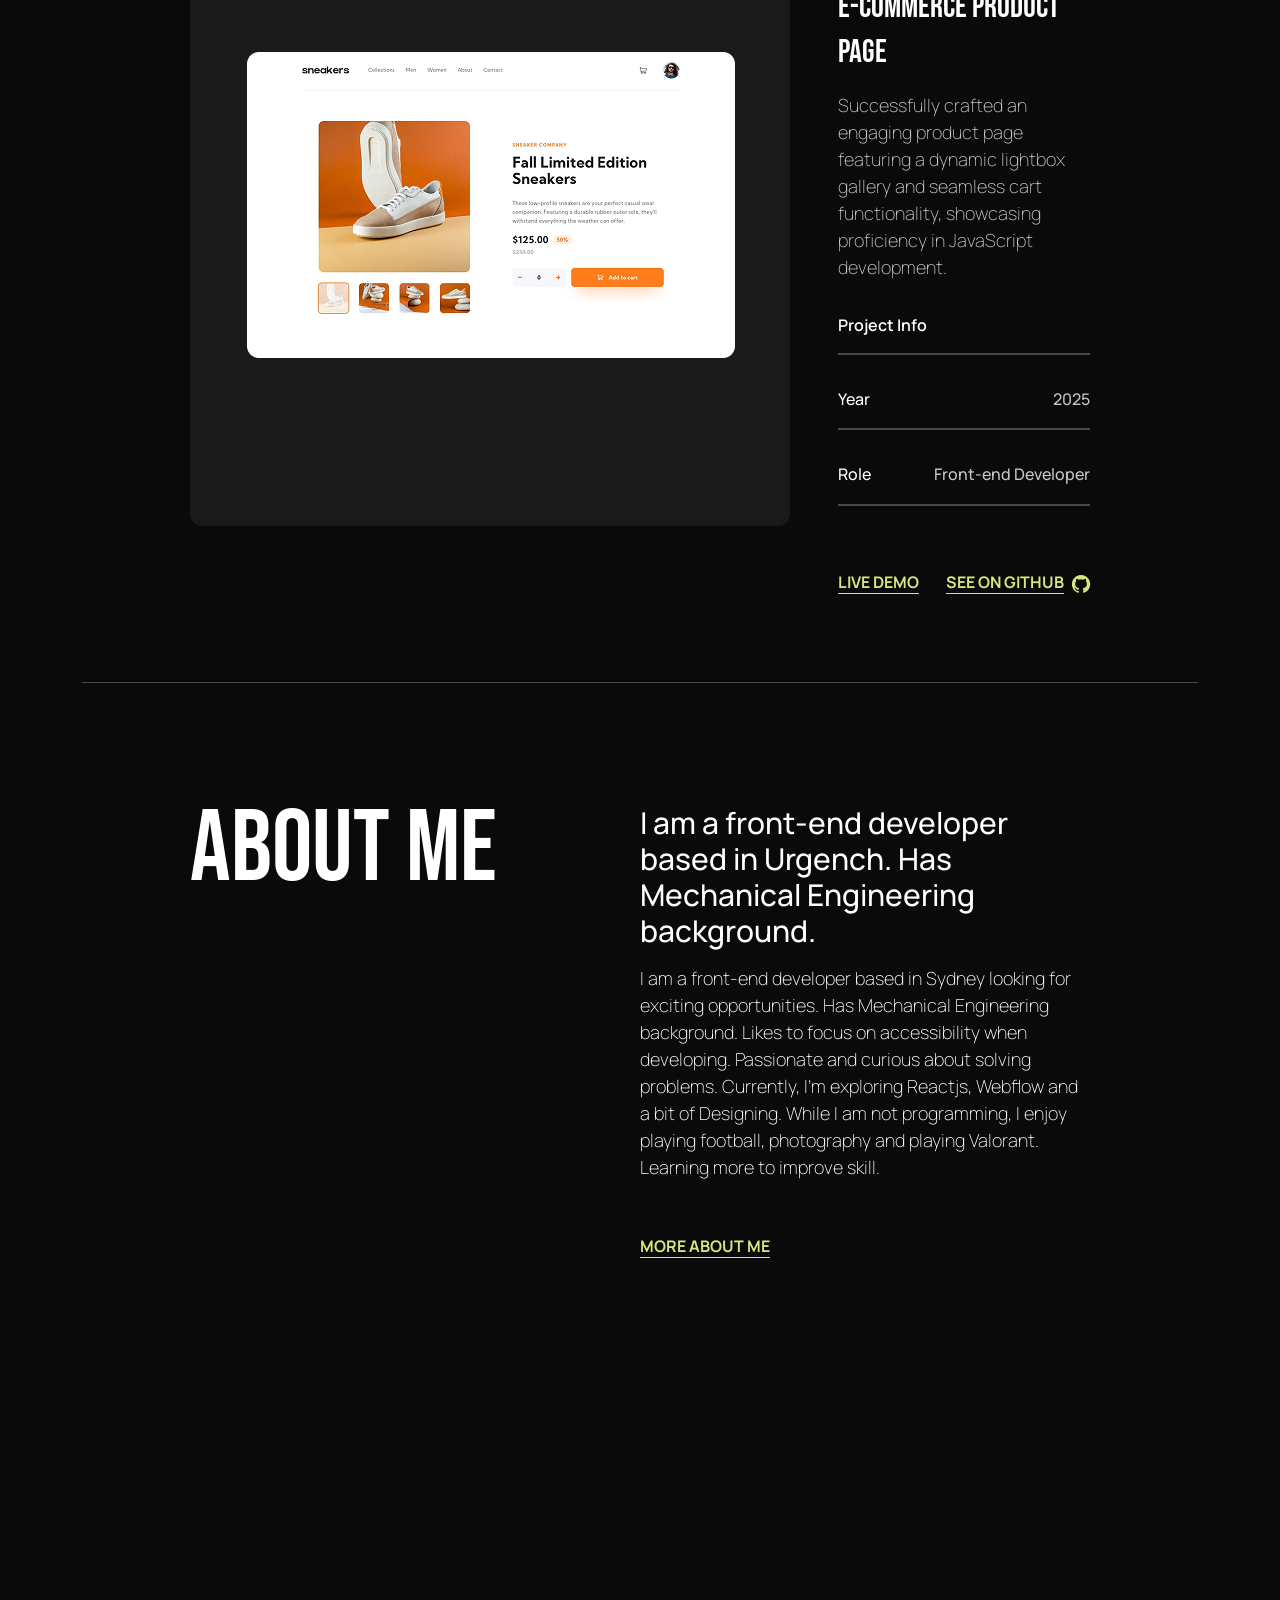
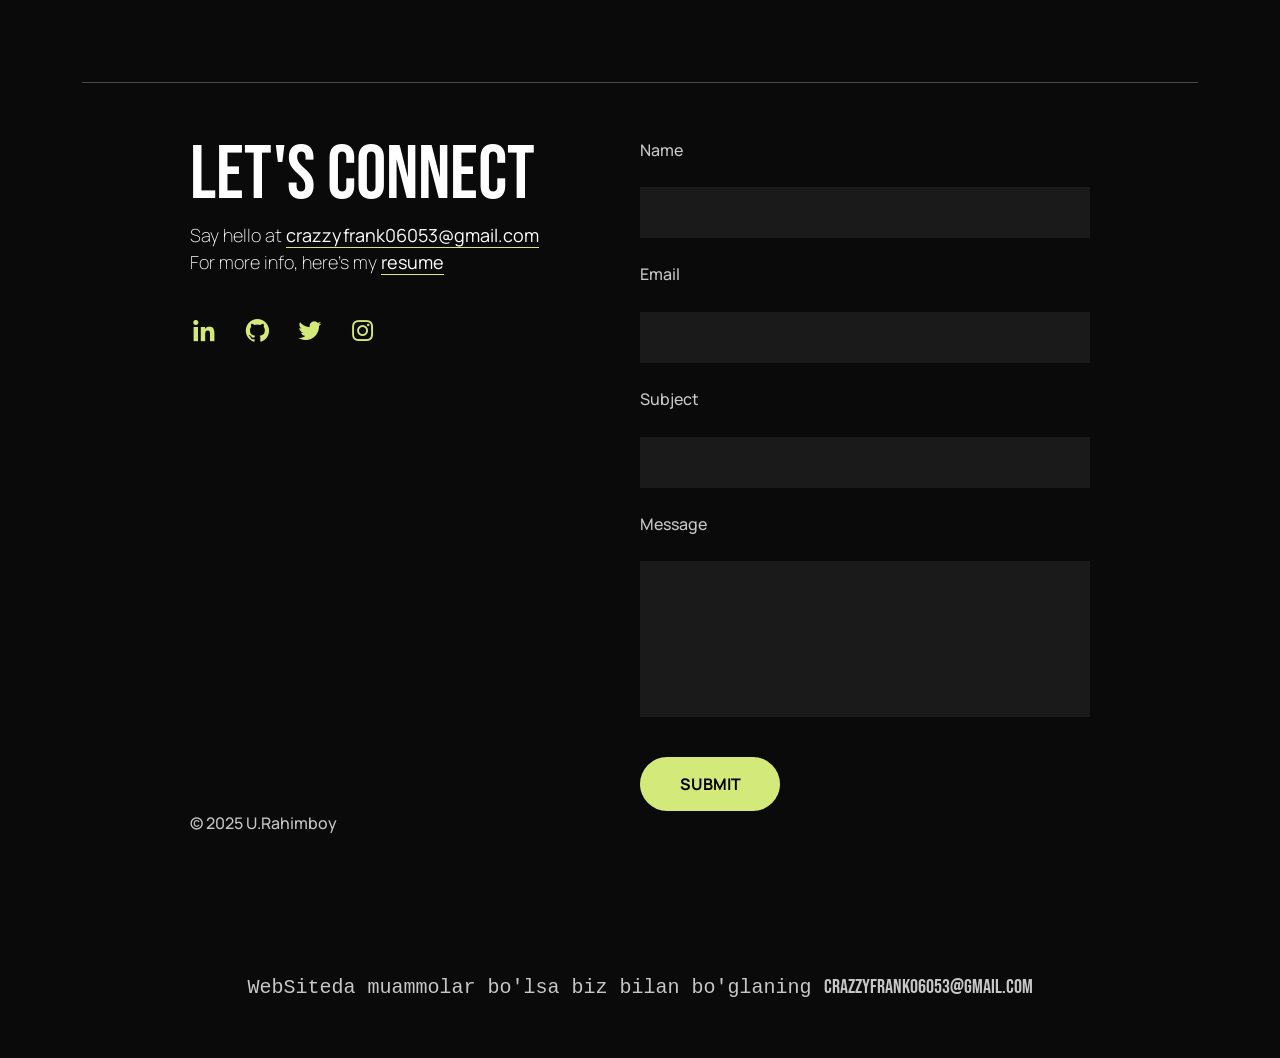
==== commit b10d816c: "page" ====
--- a/index.html
+++ b/index.html
@@ -13,12 +13,40 @@
 
 <body>
     <div class="container">
-        <nav>
+        <nav class="navbar">
             <h1>RAHIMBOY</h1>
             <div class="navdiv">
                 <a href="#" class="nav-p">Work</a>
                 <a href="about.html" class="nav-p">About</a>
                 <a href="#" class="nav-p">Contact</a>
+            </div>
+
+            <div class="navdiv2" style="display: none;">
+                <button class="navbar-toggler" type="button" data-bs-toggle="offcanvas"
+                    style="background-color: #C7C7C7 !important;" data-bs-target="#offcanvasNavbar"
+                    aria-controls="offcanvasNavbar" aria-label="Toggle navigation">
+                    <span class="navbar-toggler-icon"></span>
+                </button>
+                <div class="offcanvas offcanvas-end" tabindex="-1" id="offcanvasNavbar"
+                    aria-labelledby="offcanvasNavbarLabel">
+                    <div class="offcanvas-header">
+                        <h5 class="offcanvas-title" id="offcanvasNavbarLabel">Offcanvas</h5>
+                        <button type="button" class="btn-close" data-bs-dismiss="offcanvas" aria-label="Close"></button>
+                    </div>
+                    <div class="offcanvas-body">
+                        <ul class="navbar-nav justify-content-end flex-grow-1 pe-3">
+                            <li class="nav-item">
+                                <a class="nav-link active" aria-current="page" href="index.html">Home</a>
+                            </li>
+                            <li class="nav-item">
+                                <a class="nav-link" href="about.html">Work</a>
+                            </li>
+                            <li class="nav-item">
+                                <a class="nav-link" href="#">Contact</a>
+                            </li>
+                        </ul>
+                    </div>
+                </div>
             </div>
         </nav>
         <div class="main">
@@ -163,28 +191,30 @@
 
     <script>
         document.getElementById('copy').addEventListener('click', function () {
-            // Matnni tanlash
+
             var text = document.getElementById('copy').innerText;
 
-            // Yangi input element yaratish
             var input = document.createElement('input');
             input.value = text;
             document.body.appendChild(input);
 
-            // Inputni tanlash va nusxalash
             input.select();
             input.setSelectionRange(0, 99999);
 
-            // Ko'chirish
             document.execCommand('copy');
 
-            // Inputni olib tashlash
             document.body.removeChild(input);
 
-            // Foydalanuvchiga xabar berish
             alert('Matn ko\'chirildi: ' + text);
         });
     </script>
+
+    <script src="https://cdn.jsdelivr.net/npm/@popperjs/core@2.11.8/dist/umd/popper.min.js"
+        integrity="sha384-I7E8VVD/ismYTF4hNIPjVp/Zjvgyol6VFvRkX/vR+Vc4jQkC+hVqc2pM8ODewa9r"
+        crossorigin="anonymous"></script>
+    <script src="https://cdn.jsdelivr.net/npm/bootstrap@5.3.3/dist/js/bootstrap.min.js"
+        integrity="sha384-0pUGZvbkm6XF6gxjEnlmuGrJXVbNuzT9qBBavbLwCsOGabYfZo0T0to5eqruptLy"
+        crossorigin="anonymous"></script>
 </body>
 
 </html>
--- a/style.css
+++ b/style.css
@@ -62,7 +62,7 @@
     color: #C7C7C7;
 }
 
-footer h1 span{
+footer h1 span {
     color: #C7C7C7;
     font-family: Bebas Neue;
 }
@@ -645,10 +645,16 @@
     .foot {
         margin-top: 80px;
     }
-    footer h1{
+
+    footer h1 {
         font-size: 10px;
     }
-    footer{
+
+    footer {
         justify-content: left;
     }
+
+    .navdiv2 {
+        display: inline-block !important;
+    }
 }
